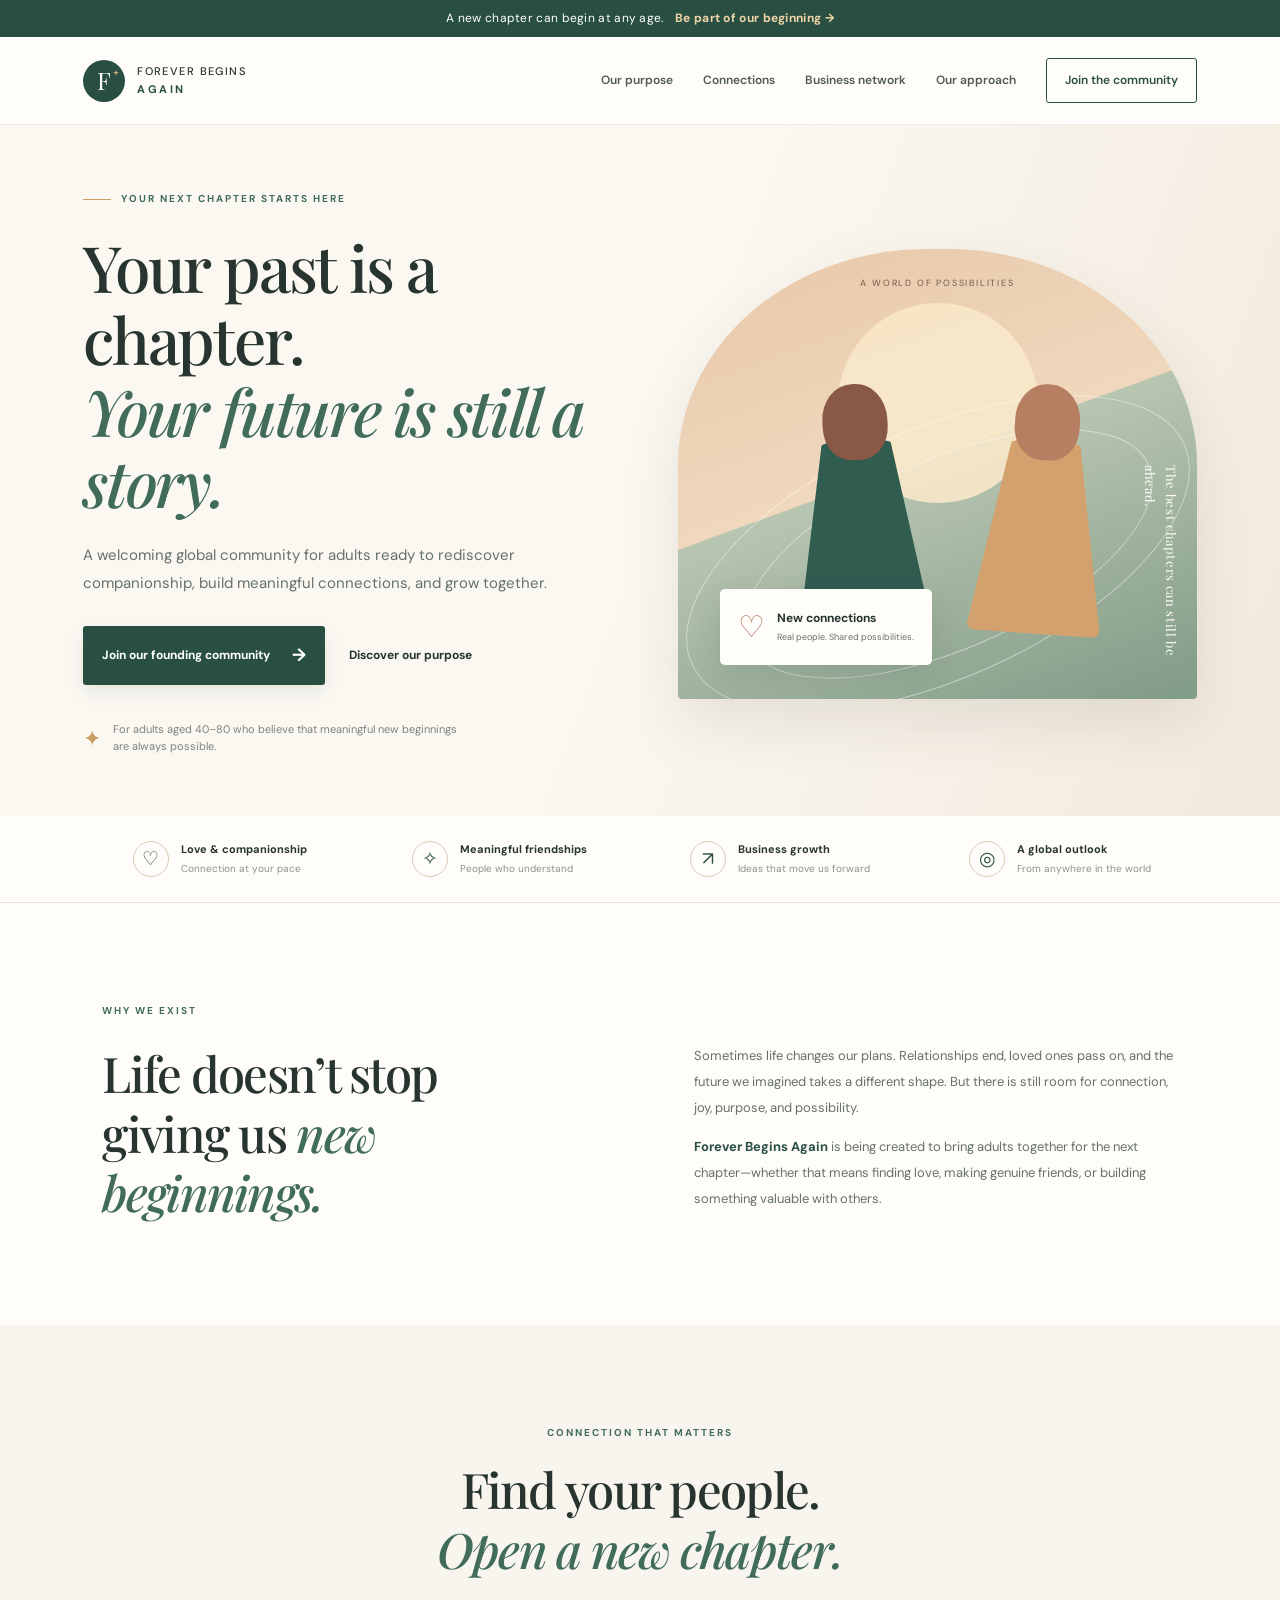
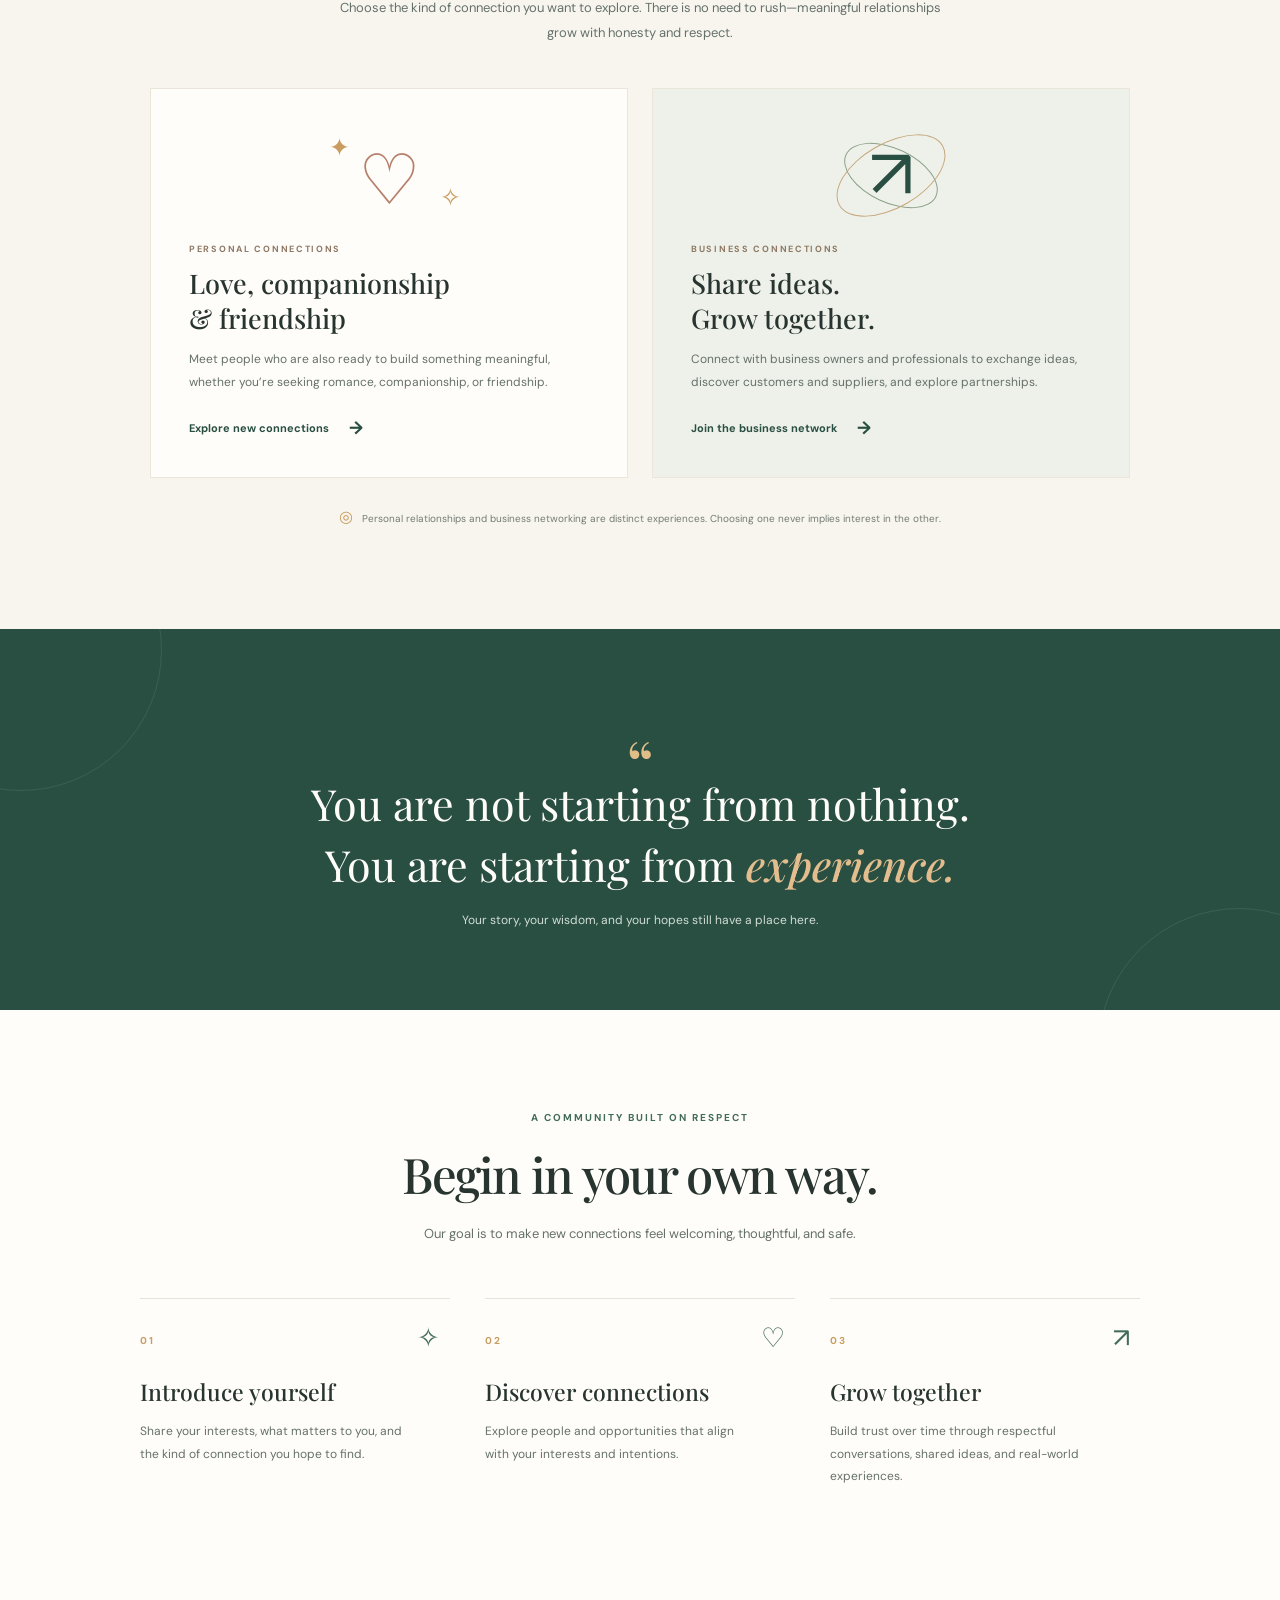
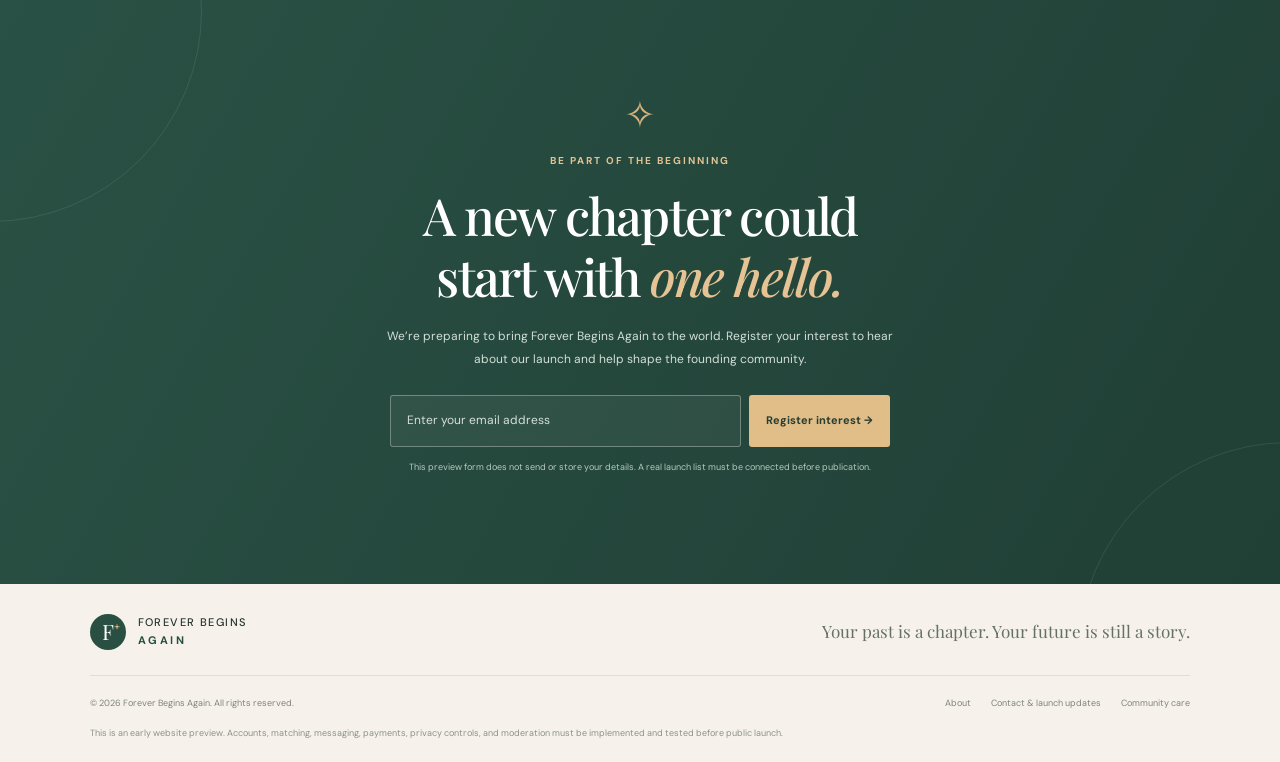
==== index.html @ 6ba58906 "Add files via upload" ====
<!doctype html>
<html lang="en">
<head>
  <meta charset="utf-8">
  <meta name="viewport" content="width=device-width, initial-scale=1">
  <meta name="description" content="A fresh chapter for love, meaningful connections, and business growth at every stage of life.">
  <title>Forever Begins Again | Your Next Chapter Starts Here</title>
  <link rel="preconnect" href="https://fonts.googleapis.com">
  <link rel="preconnect" href="https://fonts.gstatic.com" crossorigin>
  <link href="https://fonts.googleapis.com/css2?family=DM+Sans:wght@400;500;600;700&family=Playfair+Display:wght@500;600;700&display=swap" rel="stylesheet">
  <link rel="stylesheet" href="styles.css">
</head>
<body>
  <div class="announcement">A new chapter can begin at any age. <a href="#join">Be part of our beginning →</a></div>
  <header class="site-header">
    <a class="brand" href="#" aria-label="Forever Begins Again home">
      <span class="brand-mark">F<span>+</span></span>
      <span class="brand-name">FOREVER BEGINS <b>AGAIN</b></span>
    </a>
    <button class="menu-toggle" aria-label="Open menu" aria-expanded="false">☰</button>
    <nav class="nav" id="nav">
      <a href="#about">Our purpose</a>
      <a href="#connections">Connections</a>
      <a href="#business">Business network</a>
      <a href="#journey">Our approach</a>
      <a class="nav-cta" href="#join">Join the community</a>
    </nav>
  </header>

  <main>
    <section class="hero">
      <div class="hero-content">
        <div class="eyebrow"><span></span> YOUR NEXT CHAPTER STARTS HERE</div>
        <h1>Your past is a chapter.<br><em>Your future is still a story.</em></h1>
        <p class="hero-copy">A welcoming global community for adults ready to rediscover companionship, build meaningful connections, and grow together.</p>
        <div class="hero-actions">
          <a class="button button-primary" href="#join">Join our founding community <span>→</span></a>
          <a class="text-link" href="#about">Discover our purpose</a>
        </div>
        <div class="hero-note"><span class="note-icon">✦</span><span>For adults aged 40–80 who believe that meaningful new beginnings are always possible.</span></div>
      </div>
      <div class="hero-art" aria-label="Illustration of two people connecting at sunset">
        <div class="sun"></div>
        <div class="art-label label-top">A WORLD OF POSSIBILITIES</div>
        <div class="path path-one"></div><div class="path path-two"></div>
        <div class="person person-one"><div class="head"></div><div class="body"></div></div>
        <div class="person person-two"><div class="head"></div><div class="body"></div></div>
        <div class="floating-card"><span class="heart">♡</span><div><strong>New connections</strong><small>Real people. Shared possibilities.</small></div></div>
        <div class="art-caption">The best chapters can still be ahead.</div>
      </div>
    </section>

    <section class="trust-strip">
      <div><span class="strip-icon">♡</span><span><b>Love & companionship</b><small>Connection at your pace</small></span></div>
      <div><span class="strip-icon">✧</span><span><b>Meaningful friendships</b><small>People who understand</small></span></div>
      <div><span class="strip-icon">↗</span><span><b>Business growth</b><small>Ideas that move us forward</small></span></div>
      <div><span class="strip-icon">◎</span><span><b>A global outlook</b><small>From anywhere in the world</small></span></div>
    </section>

    <section class="section intro" id="about">
      <div class="section-kicker">WHY WE EXIST</div>
      <div class="intro-grid">
        <h2>Life doesn’t stop<br>giving us <em>new beginnings.</em></h2>
        <div class="intro-text">
          <p>Sometimes life changes our plans. Relationships end, loved ones pass on, and the future we imagined takes a different shape. But there is still room for connection, joy, purpose, and possibility.</p>
          <p><strong>Forever Begins Again</strong> is being created to bring adults together for the next chapter—whether that means finding love, making genuine friends, or building something valuable with others.</p>
        </div>
      </div>
    </section>

    <section class="section connection-section" id="connections">
      <div class="section-heading">
        <div class="section-kicker">CONNECTION THAT MATTERS</div>
        <h2>Find your people.<br><em>Open a new chapter.</em></h2>
        <p>Choose the kind of connection you want to explore. There is no need to rush—meaningful relationships grow with honesty and respect.</p>
      </div>
      <div class="feature-grid">
        <article class="feature-card romance">
          <div class="feature-illustration"><span class="big-symbol">♡</span><span class="spark spark-a">✦</span><span class="spark spark-b">✧</span></div>
          <div class="card-tag">PERSONAL CONNECTIONS</div>
          <h3>Love, companionship<br>& friendship</h3>
          <p>Meet people who are also ready to build something meaningful, whether you’re seeking romance, companionship, or friendship.</p>
          <a href="#join" class="arrow-link">Explore new connections <span>→</span></a>
        </article>
        <article class="feature-card business" id="business">
          <div class="feature-illustration"><span class="big-symbol">↗</span><span class="orbit orbit-a"></span><span class="orbit orbit-b"></span></div>
          <div class="card-tag">BUSINESS CONNECTIONS</div>
          <h3>Share ideas.<br>Grow together.</h3>
          <p>Connect with business owners and professionals to exchange ideas, discover customers and suppliers, and explore partnerships.</p>
          <a href="#join" class="arrow-link">Join the business network <span>→</span></a>
        </article>
      </div>
      <p class="separation-note"><span>◎</span> Personal relationships and business networking are distinct experiences. Choosing one never implies interest in the other.</p>
    </section>

    <section class="quote-section" id="journey">
      <div class="quote-mark">“</div>
      <blockquote>You are not starting from nothing.<br>You are starting from <em>experience.</em></blockquote>
      <p>Your story, your wisdom, and your hopes still have a place here.</p>
    </section>

    <section class="section journey-section">
      <div class="section-heading">
        <div class="section-kicker">A COMMUNITY BUILT ON RESPECT</div>
        <h2>Begin in your own way.</h2>
        <p>Our goal is to make new connections feel welcoming, thoughtful, and safe.</p>
      </div>
      <div class="steps">
        <div class="step"><span class="step-number">01</span><div class="step-icon">✧</div><h3>Introduce yourself</h3><p>Share your interests, what matters to you, and the kind of connection you hope to find.</p></div>
        <div class="step"><span class="step-number">02</span><div class="step-icon">♡</div><h3>Discover connections</h3><p>Explore people and opportunities that align with your interests and intentions.</p></div>
        <div class="step"><span class="step-number">03</span><div class="step-icon">↗</div><h3>Grow together</h3><p>Build trust over time through respectful conversations, shared ideas, and real-world experiences.</p></div>
      </div>
    </section>

    <section class="join-section" id="join">
      <div class="join-decoration">✧</div>
      <div class="join-content">
        <div class="section-kicker light">BE PART OF THE BEGINNING</div>
        <h2>A new chapter could<br>start with <em>one hello.</em></h2>
        <p>We’re preparing to bring Forever Begins Again to the world. Register your interest to hear about our launch and help shape the founding community.</p>
        <form id="interest-form" class="interest-form">
          <label class="sr-only" for="email">Your email address</label>
          <input id="email" name="email" type="email" placeholder="Enter your email address" required>
          <button type="submit">Register interest <span>→</span></button>
        </form>
        <p class="form-disclaimer">This preview form does not send or store your details. A real launch list must be connected before publication.</p>
        <div id="form-message" class="form-message" role="status" aria-live="polite"></div>
      </div>
    </section>
  </main>

  <footer class="footer">
    <div class="footer-top">
      <a class="brand footer-brand" href="#">
        <span class="brand-mark">F<span>+</span></span>
        <span class="brand-name">FOREVER BEGINS <b>AGAIN</b></span>
      </a>
      <p>Your past is a chapter. Your future is still a story.</p>
    </div>
    <div class="footer-bottom">
      <span>© <span id="year"></span> Forever Begins Again. All rights reserved.</span>
      <div><a href="#about">About</a><a href="#join">Contact & launch updates</a><a href="#safety">Community care</a></div>
    </div>
    <p class="footer-note" id="safety">This is an early website preview. Accounts, matching, messaging, payments, privacy controls, and moderation must be implemented and tested before public launch.</p>
  </footer>
  <script src="script.js"></script>
</body>
</html>
---- styles.css ----
:root{--ink:#27342f;--muted:#65716a;--cream:#f8f5ef;--paper:#fffdf9;--green:#294f43;--green2:#416b5b;--gold:#c99d62;--rose:#d8a79b;--line:#e8e2d8;--serif:"Playfair Display",Georgia,serif;--sans:"DM Sans",Arial,sans-serif}
*{box-sizing:border-box}html{scroll-behavior:smooth}body{margin:0;color:var(--ink);background:var(--paper);font-family:var(--sans);line-height:1.6}a{color:inherit;text-decoration:none}.announcement{background:var(--green);color:#fff;text-align:center;padding:9px 16px;font-size:12px;letter-spacing:.025em}.announcement a{color:#f0d4a8;margin-left:8px;font-weight:700}.site-header{height:88px;display:flex;align-items:center;justify-content:space-between;padding:0 6.5%;border-bottom:1px solid rgba(39,52,47,.08);background:rgba(255,253,249,.94);position:sticky;top:0;z-index:10;backdrop-filter:blur(12px)}.brand{display:flex;align-items:center;gap:12px}.brand-mark{width:42px;height:42px;border-radius:50%;display:grid;place-items:center;background:var(--green);color:white;font-family:var(--serif);font-size:24px;position:relative}.brand-mark span{font-family:var(--sans);font-size:11px;color:#e6bd82;position:absolute;right:6px;top:4px}.brand-name{font-size:11px;letter-spacing:.13em;font-weight:500;line-height:1.6}.brand-name b{display:block;letter-spacing:.23em;color:var(--green)}.nav{display:flex;align-items:center;gap:30px;font-size:12px;font-weight:600}.nav>a:not(.nav-cta){color:#4e5a53}.nav>a:hover,.text-link:hover{color:var(--gold)}.nav-cta{padding:12px 18px;border:1px solid var(--green);border-radius:3px;color:var(--green)}.nav-cta:hover{background:var(--green);color:white}.menu-toggle{display:none;border:0;background:none;font-size:24px;color:var(--green)}
.hero{display:grid;grid-template-columns:1.03fr .97fr;min-height:610px;padding:66px 6.5% 60px;gap:4%;align-items:center;overflow:hidden;background:linear-gradient(110deg,#fbf8f2 0%,#fbf8f2 50%,#f2e9dc 100%)}.hero-content{max-width:570px;position:relative;z-index:1}.eyebrow,.section-kicker{font-size:10px;font-weight:700;letter-spacing:.2em;color:var(--green2)}.eyebrow{display:flex;align-items:center;gap:10px;margin-bottom:24px}.eyebrow span{display:inline-block;width:28px;height:1px;background:var(--gold)}h1,h2,h3,p{margin-top:0}h1,h2{font-family:var(--serif);font-weight:500;letter-spacing:-.035em}h1{font-size:clamp(42px,5vw,68px);line-height:1.12;margin-bottom:23px}h1 em,h2 em,blockquote em{font-weight:500;color:var(--green2)}.hero-copy{font-size:15px;color:var(--muted);max-width:490px;line-height:1.9;margin-bottom:28px}.hero-actions{display:flex;align-items:center;gap:24px;flex-wrap:wrap}.button{display:inline-flex;align-items:center;gap:22px;padding:15px 19px;font-size:12px;font-weight:700;border-radius:3px}.button-primary{background:var(--green);color:#fff;box-shadow:0 7px 18px #294f431a}.button-primary:hover{background:#1d3e33}.button span,.arrow-link span{font-size:18px}.text-link{font-size:12px;font-weight:700}.hero-note{display:flex;align-items:center;gap:12px;margin-top:36px;color:#7c837c;font-size:11px;max-width:390px}.note-icon{color:var(--gold);font-size:22px}.hero-art{height:450px;position:relative;max-width:550px;width:100%;justify-self:end;border-radius:48% 48% 4px 4px;background:linear-gradient(160deg,#e7c7a9 0%,#f0d8bc 47%,#b8c5b1 47.2%,#809b86 100%);overflow:hidden;box-shadow:0 24px 60px #443a281c}.sun{position:absolute;top:54px;left:calc(50% - 100px);width:200px;height:200px;border-radius:50%;background:#f9e8c9;opacity:.9}.path{position:absolute;border:1px solid rgba(255,255,255,.45);border-radius:50%;transform:rotate(-24deg)}.path-one{width:540px;height:250px;left:-10px;top:180px}.path-two{width:440px;height:190px;left:50px;top:210px}.person{position:absolute;bottom:65px;width:150px;height:250px}.person-one{left:20%;transform:rotate(-3deg)}.person-two{right:16%;transform:rotate(4deg)}.person .head{position:absolute;top:0;left:45px;width:65px;height:76px;background:#8a5945;border-radius:47% 48% 43% 43%;z-index:2}.person-two .head{background:#b77f61}.person .body{position:absolute;bottom:0;left:10px;width:135px;height:195px;border-radius:55px 55px 10px 10px;background:#315c50;clip-path:polygon(25% 0,75% 0,100% 100%,0 100%)}.person-two .body{background:#d2a16e;clip-path:polygon(25% 0,75% 0,100% 100%,0 100%)}.floating-card{position:absolute;bottom:34px;left:8%;display:flex;align-items:center;gap:12px;background:#fffdf9;padding:14px 18px;border-radius:5px;box-shadow:0 8px 28px #27342f20}.heart{font-size:30px;color:#bd816d}.floating-card strong,.floating-card small{display:block}.floating-card strong{font-size:12px}.floating-card small{font-size:9px;color:var(--muted);margin-top:2px}.art-label{position:absolute;top:27px;left:0;right:0;text-align:center;letter-spacing:.2em;font-size:9px;color:#735a45}.art-caption{position:absolute;right:16px;top:48%;writing-mode:vertical-rl;font-family:var(--serif);font-size:13px;letter-spacing:.05em;color:#fffdf5}
.trust-strip{display:grid;grid-template-columns:repeat(4,1fr);padding:25px 7%;border-bottom:1px solid var(--line);gap:20px;background:#fffdf9}.trust-strip>div{display:flex;align-items:center;gap:12px;justify-content:center}.strip-icon{width:36px;height:36px;display:grid;place-items:center;border:1px solid #d9c9b3;border-radius:50%;color:var(--green);font-size:19px}.trust-strip b,.trust-strip small{display:block}.trust-strip b{font-size:11px}.trust-strip small{font-size:10px;color:#8b928b;margin-top:2px}
.section{padding:100px 8%}.intro{background:#fffdf9}.intro-grid{display:grid;grid-template-columns:1fr 1fr;gap:10%;margin-top:24px;align-items:start}.intro h2,.section-heading h2{font-size:clamp(34px,4vw,49px);line-height:1.22;margin:0}.intro-text{font-size:13px;line-height:2;color:var(--muted);max-width:520px}.intro-text strong{color:var(--green)}.connection-section{background:var(--cream)}.section-heading{text-align:center;max-width:630px;margin:0 auto 42px}.section-heading .section-kicker{margin-bottom:18px}.section-heading h2{margin-bottom:18px}.section-heading p{font-size:13px;color:var(--muted);line-height:1.9}.feature-grid{display:grid;grid-template-columns:1fr 1fr;gap:24px;max-width:980px;margin:auto}.feature-card{padding:34px 38px 32px;background:#fffdf9;border:1px solid #ebe5da;min-height:390px;position:relative;overflow:hidden}.feature-card.business{background:#eef1e9}.feature-illustration{height:105px;position:relative;display:flex;align-items:center;justify-content:center;margin-bottom:14px}.big-symbol{font-size:70px;line-height:1;color:#b67f6b;font-family:var(--serif);font-weight:400}.business .big-symbol{color:var(--green);font-family:var(--sans);font-weight:400}.spark{position:absolute;color:var(--gold);font-size:25px}.spark-a{left:35%;top:5px}.spark-b{right:32%;bottom:10px}.orbit{position:absolute;border:1px solid #8da08b;border-radius:50%;width:100px;height:55px;transform:rotate(25deg)}.orbit-b{transform:rotate(-30deg);width:120px;height:65px;border-color:#c6a77c}.card-tag{font-size:9px;letter-spacing:.19em;font-weight:700;color:#8e7864;margin-bottom:10px}.feature-card h3{font-family:var(--serif);font-size:27px;line-height:1.3;font-weight:500;margin-bottom:12px}.feature-card p{font-size:12px;color:var(--muted);line-height:1.9;max-width:390px}.arrow-link{display:inline-flex;gap:20px;align-items:center;margin-top:8px;font-size:11px;font-weight:700;color:var(--green)}.separation-note{max-width:900px;margin:26px auto 0;font-size:10px;color:#737c73;text-align:center}.separation-note span{color:var(--gold);margin-right:6px;font-size:16px}
.quote-section{padding:80px 20px;text-align:center;background:var(--green);color:#fffdf9;position:relative;overflow:hidden}.quote-section:before,.quote-section:after{content:"";position:absolute;width:280px;height:280px;border:1px solid #ffffff16;border-radius:50%}.quote-section:before{left:-120px;top:-120px}.quote-section:after{right:-100px;bottom:-180px}.quote-mark{font-family:var(--serif);font-size:68px;color:#e1bd88;height:52px}.quote-section blockquote{font-family:var(--serif);font-size:clamp(27px,3.5vw,43px);line-height:1.4;margin:12px auto 17px;position:relative}.quote-section blockquote em{color:#e3bd8d}.quote-section p{font-size:12px;color:#d2ded5;margin:0}
.journey-section{background:#fffdf9}.journey-section .section-heading{margin-bottom:52px}.steps{display:grid;grid-template-columns:repeat(3,1fr);gap:35px;max-width:1000px;margin:auto}.step{position:relative;border-top:1px solid var(--line);padding:27px 10px 0 0}.step-number{font-size:10px;color:var(--gold);letter-spacing:.15em;font-weight:700}.step-icon{position:absolute;right:10px;top:17px;font-size:27px;color:var(--green2)}.step h3{font-family:var(--serif);font-weight:500;font-size:23px;margin:22px 0 9px}.step p{font-size:12px;color:var(--muted);line-height:1.9;max-width:270px}
.join-section{background:linear-gradient(120deg,#2a5145,#203f35);color:white;text-align:center;padding:85px 20px 78px;position:relative;overflow:hidden}.join-section:before,.join-section:after{content:"";position:absolute;border:1px solid #ffffff17;border-radius:50%;width:420px;height:420px}.join-section:before{left:-220px;top:-200px}.join-section:after{right:-220px;bottom:-280px}.join-decoration{color:#d8b37d;font-size:38px;margin-bottom:7px}.section-kicker.light{color:#e2c394;margin-bottom:16px}.join-content{max-width:610px;margin:auto;position:relative;z-index:1}.join-content h2{font-size:clamp(36px,4vw,52px);line-height:1.2;margin-bottom:17px}.join-content h2 em{color:#e5c394}.join-content>p{font-size:12px;color:#d3dfd7;line-height:1.9;max-width:520px;margin:0 auto 25px}.interest-form{display:flex;gap:8px;max-width:500px;margin:0 auto}.interest-form input{flex:1;min-width:0;padding:15px 16px;border:1px solid #ffffff50;background:#ffffff0d;color:white;border-radius:3px;font:inherit;font-size:12px}.interest-form input::placeholder{color:#d6e0d9}.interest-form button{border:0;background:#e1bd88;color:#263d33;font:inherit;font-size:11px;font-weight:700;padding:0 17px;border-radius:3px;cursor:pointer;white-space:nowrap}.interest-form button:hover{background:#f0d4a8}.join-content .form-disclaimer{font-size:9px;color:#b8c9be;margin:12px auto 0}.form-message{font-size:12px;color:#f0d4a8;margin-top:10px;min-height:20px}
.footer{padding:30px 7% 22px;background:#f6f2eb}.footer-top{display:flex;align-items:center;justify-content:space-between;padding-bottom:25px;border-bottom:1px solid #e4ddd1}.footer-brand .brand-mark{width:36px;height:36px;font-size:21px}.footer-top>p{font-family:var(--serif);font-size:17px;color:#657168;margin:0}.footer-bottom{display:flex;justify-content:space-between;align-items:center;padding-top:20px;font-size:9px;color:#7c847d}.footer-bottom div{display:flex;gap:20px}.footer-bottom a:hover{color:var(--green)}.footer-note{font-size:9px;line-height:1.6;color:#8b918b;margin:16px 0 0;max-width:900px}.sr-only{position:absolute;width:1px;height:1px;padding:0;margin:-1px;overflow:hidden;clip:rect(0,0,0,0);white-space:nowrap;border:0}
@media(max-width:900px){.site-header{padding:0 5%;height:76px}.nav{gap:16px}.nav>a{font-size:11px}.hero{padding:55px 5%;grid-template-columns:1fr 0.9fr;gap:3%}.hero-art{height:380px}.person{transform:scale(.85);transform-origin:bottom}.person-two{transform:scale(.85) rotate(4deg)}.trust-strip{padding:22px 4%;gap:10px}.trust-strip>div{justify-content:flex-start}.trust-strip b{font-size:10px}.trust-strip small{font-size:9px}.section{padding:80px 6%}}
@media(max-width:700px){.announcement{font-size:10px}.site-header{height:72px}.brand-mark{width:37px;height:37px}.brand-name{font-size:9px}.menu-toggle{display:block}.nav{display:none;position:absolute;top:71px;left:0;right:0;background:var(--paper);padding:18px 6% 24px;border-bottom:1px solid var(--line);flex-direction:column;align-items:stretch;gap:17px}.nav.open{display:flex}.nav-cta{text-align:center}.hero{display:flex;flex-direction:column;align-items:stretch;padding:49px 6% 36px;gap:34px}.hero-content{max-width:none}.hero-art{justify-self:auto;max-width:460px;height:360px;width:100%;margin:auto}.hero-note{margin-top:25px}.hero-copy{font-size:14px}.trust-strip{grid-template-columns:1fr 1fr;padding:22px 6%;gap:19px 10px}.trust-strip>div{justify-content:flex-start}.intro-grid{grid-template-columns:1fr;gap:20px}.intro h2,.section-heading h2{font-size:38px}.section{padding:68px 6%}.feature-grid{grid-template-columns:1fr}.feature-card{padding:28px;min-height:0}.steps{grid-template-columns:1fr;gap:22px}.step{padding-top:20px}.step h3{margin-top:15px}.step p{max-width:none}.quote-section{padding:66px 18px}.interest-form{flex-direction:column}.interest-form input,.interest-form button{min-height:48px}.footer-top{align-items:flex-start;gap:15px;flex-direction:column}.footer-top>p{font-size:15px}.footer-bottom{align-items:flex-start;gap:14px;flex-direction:column}.footer-bottom div{flex-wrap:wrap;gap:12px 18px}}
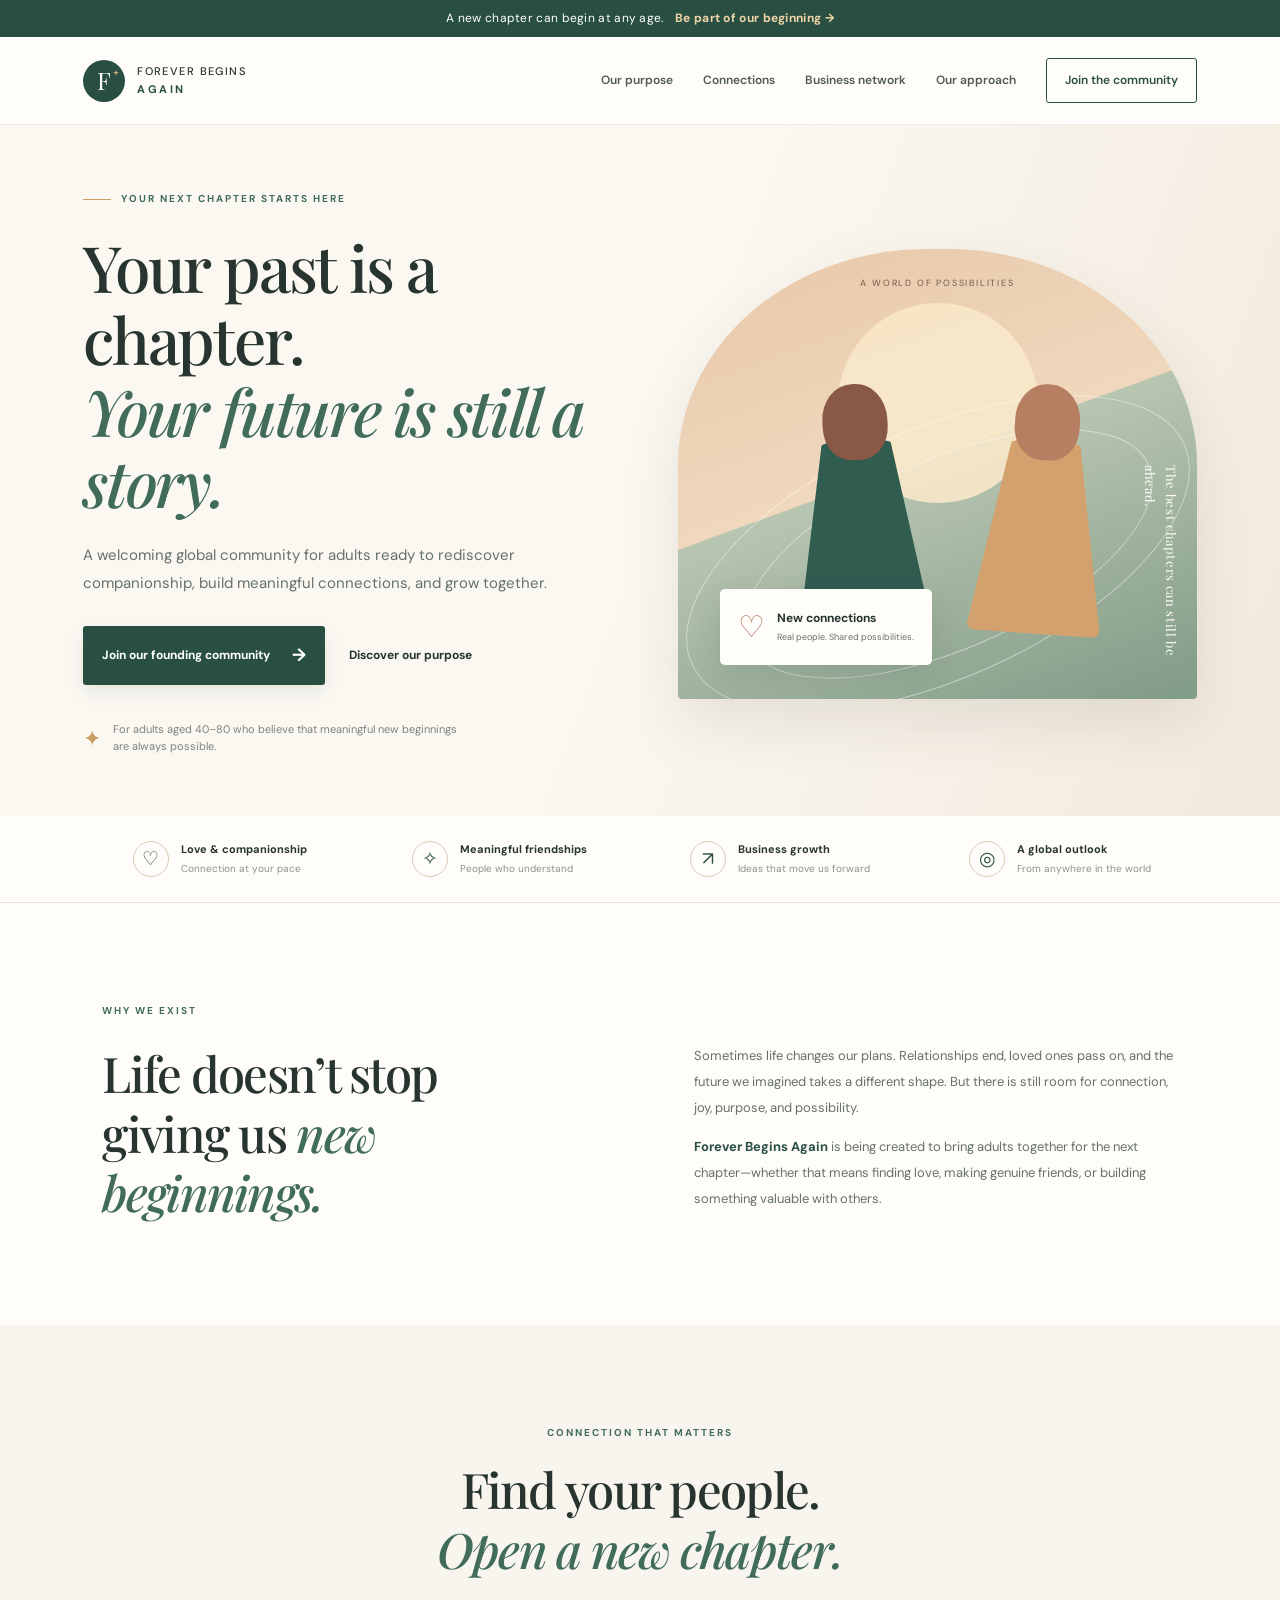
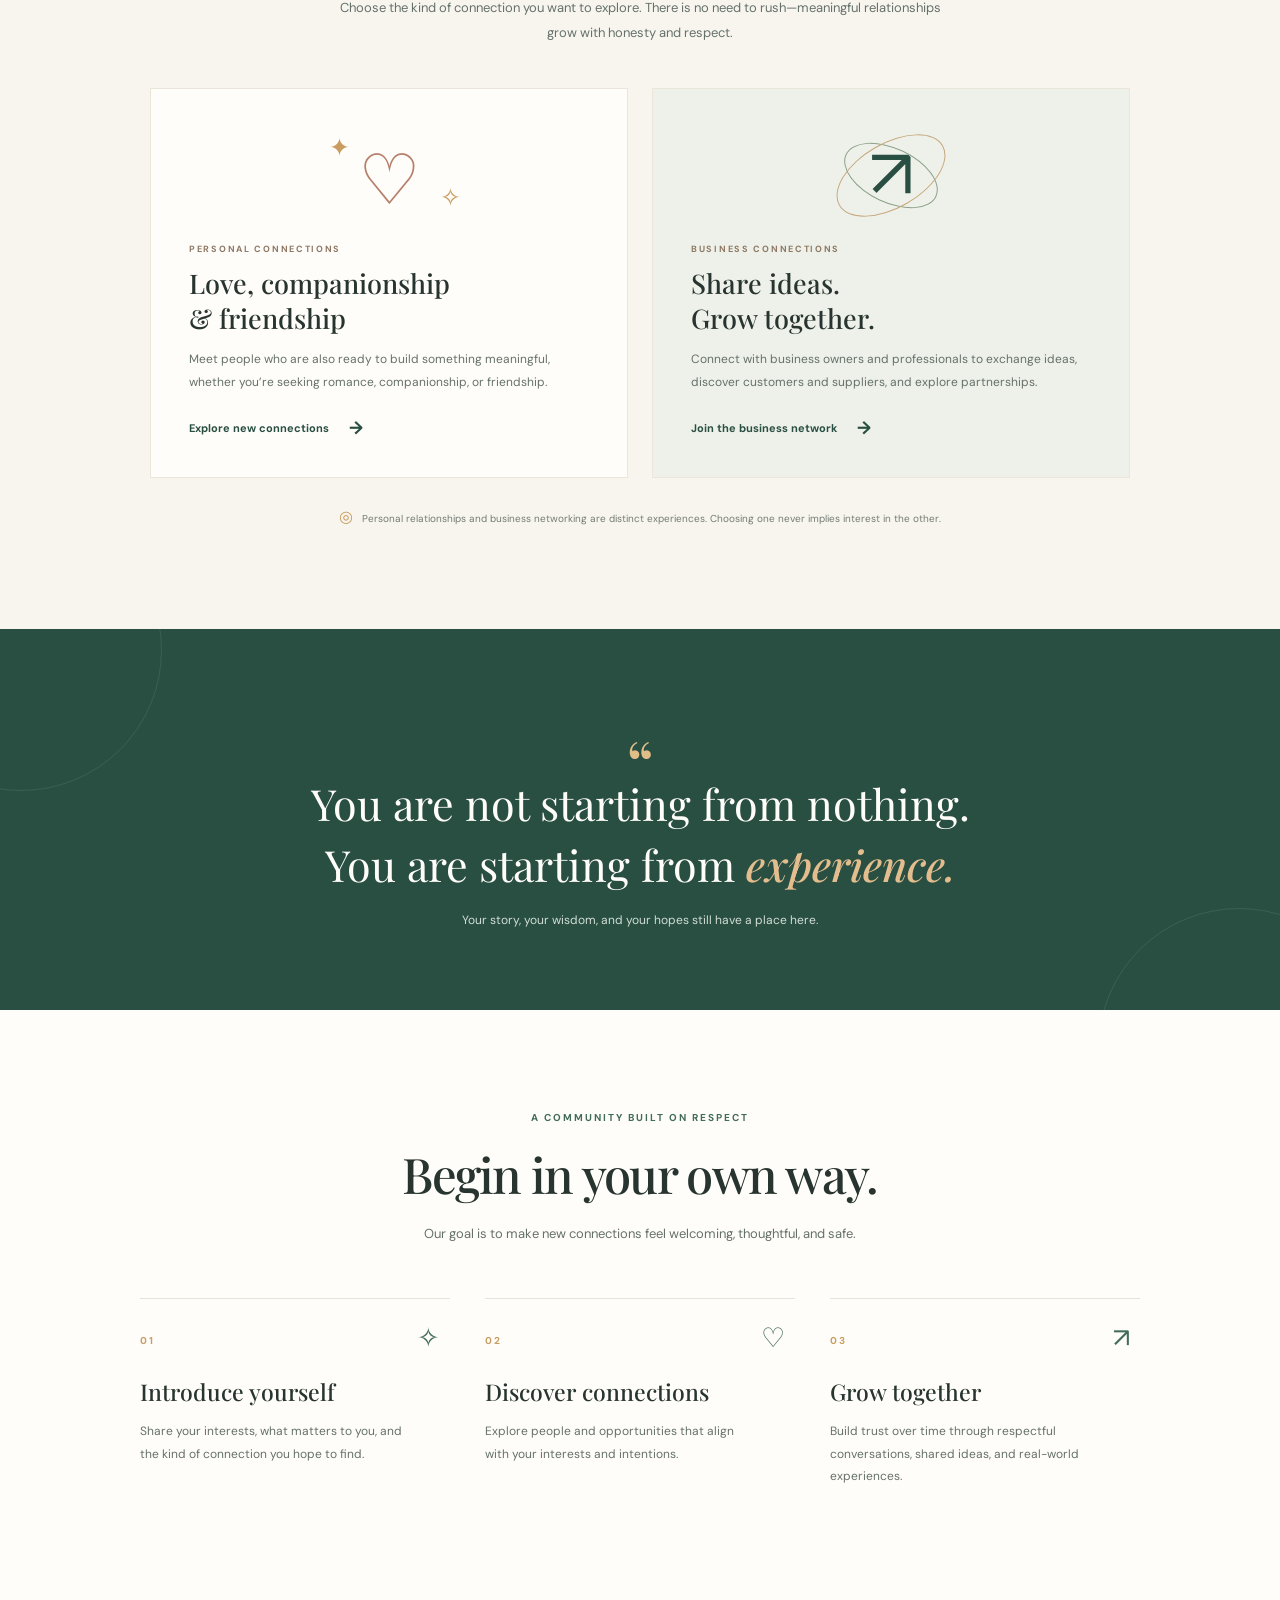
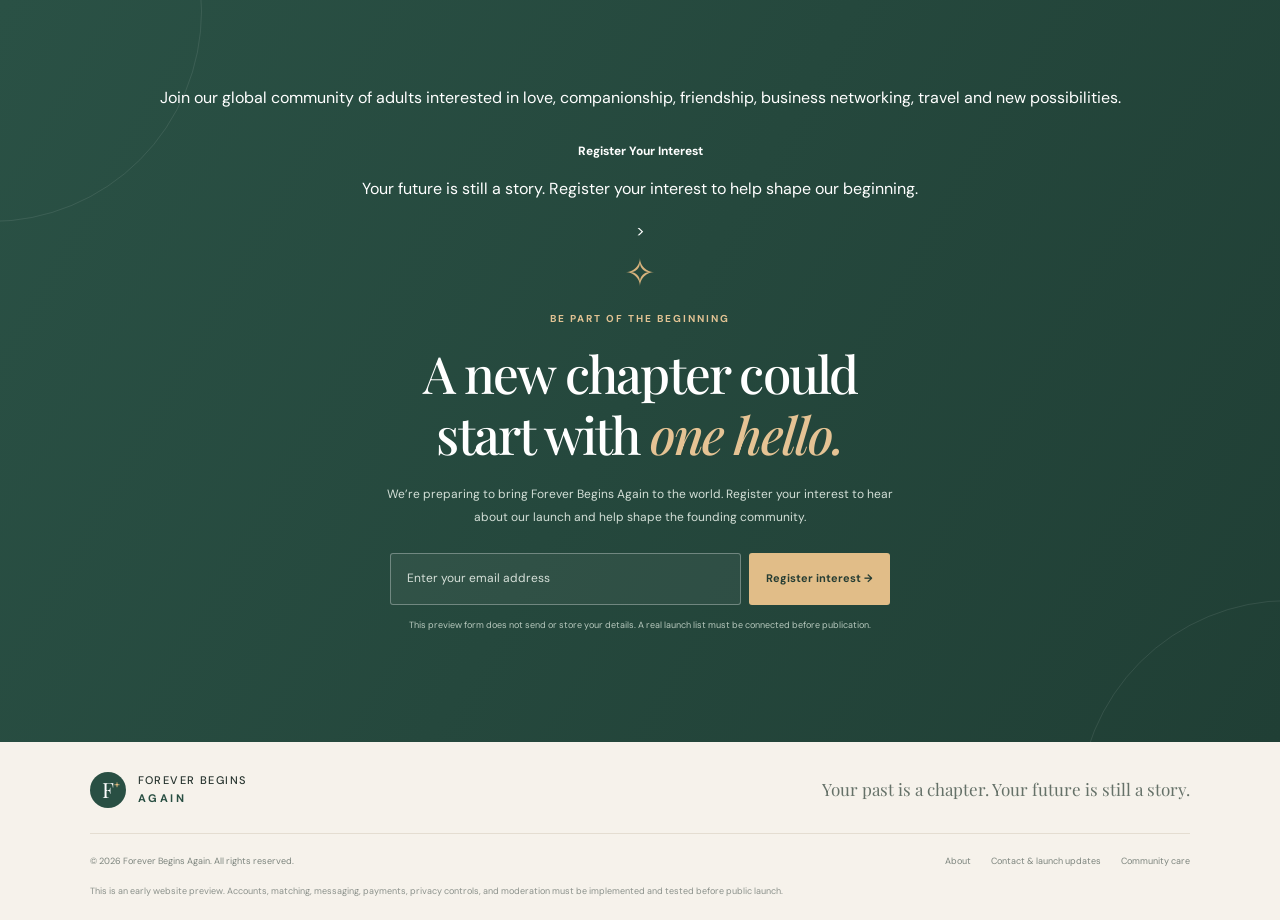
==== commit 21963d7a: "<div class="interest-form">   <p>Join our global community of adults interested in love, companionsh" ====
--- a/index.html
+++ b/index.html
@@ -112,7 +112,7 @@
       </div>
     </section>
 
-    <section class="join-section" id="join">
+    <section class="join-section" <div class="interest-form">   <p>Join our global community of adults interested in love, companionship, friendship, business networking, travel and new possibilities.</p>   <a class="button" href="join.html">Register Your Interest</a>   <p class="form-disclaimer">Your future is still a story. Register your interest to help shape our beginning.</p> </div>>
       <div class="join-decoration">✧</div>
       <div class="join-content">
         <div class="section-kicker light">BE PART OF THE BEGINNING</div>
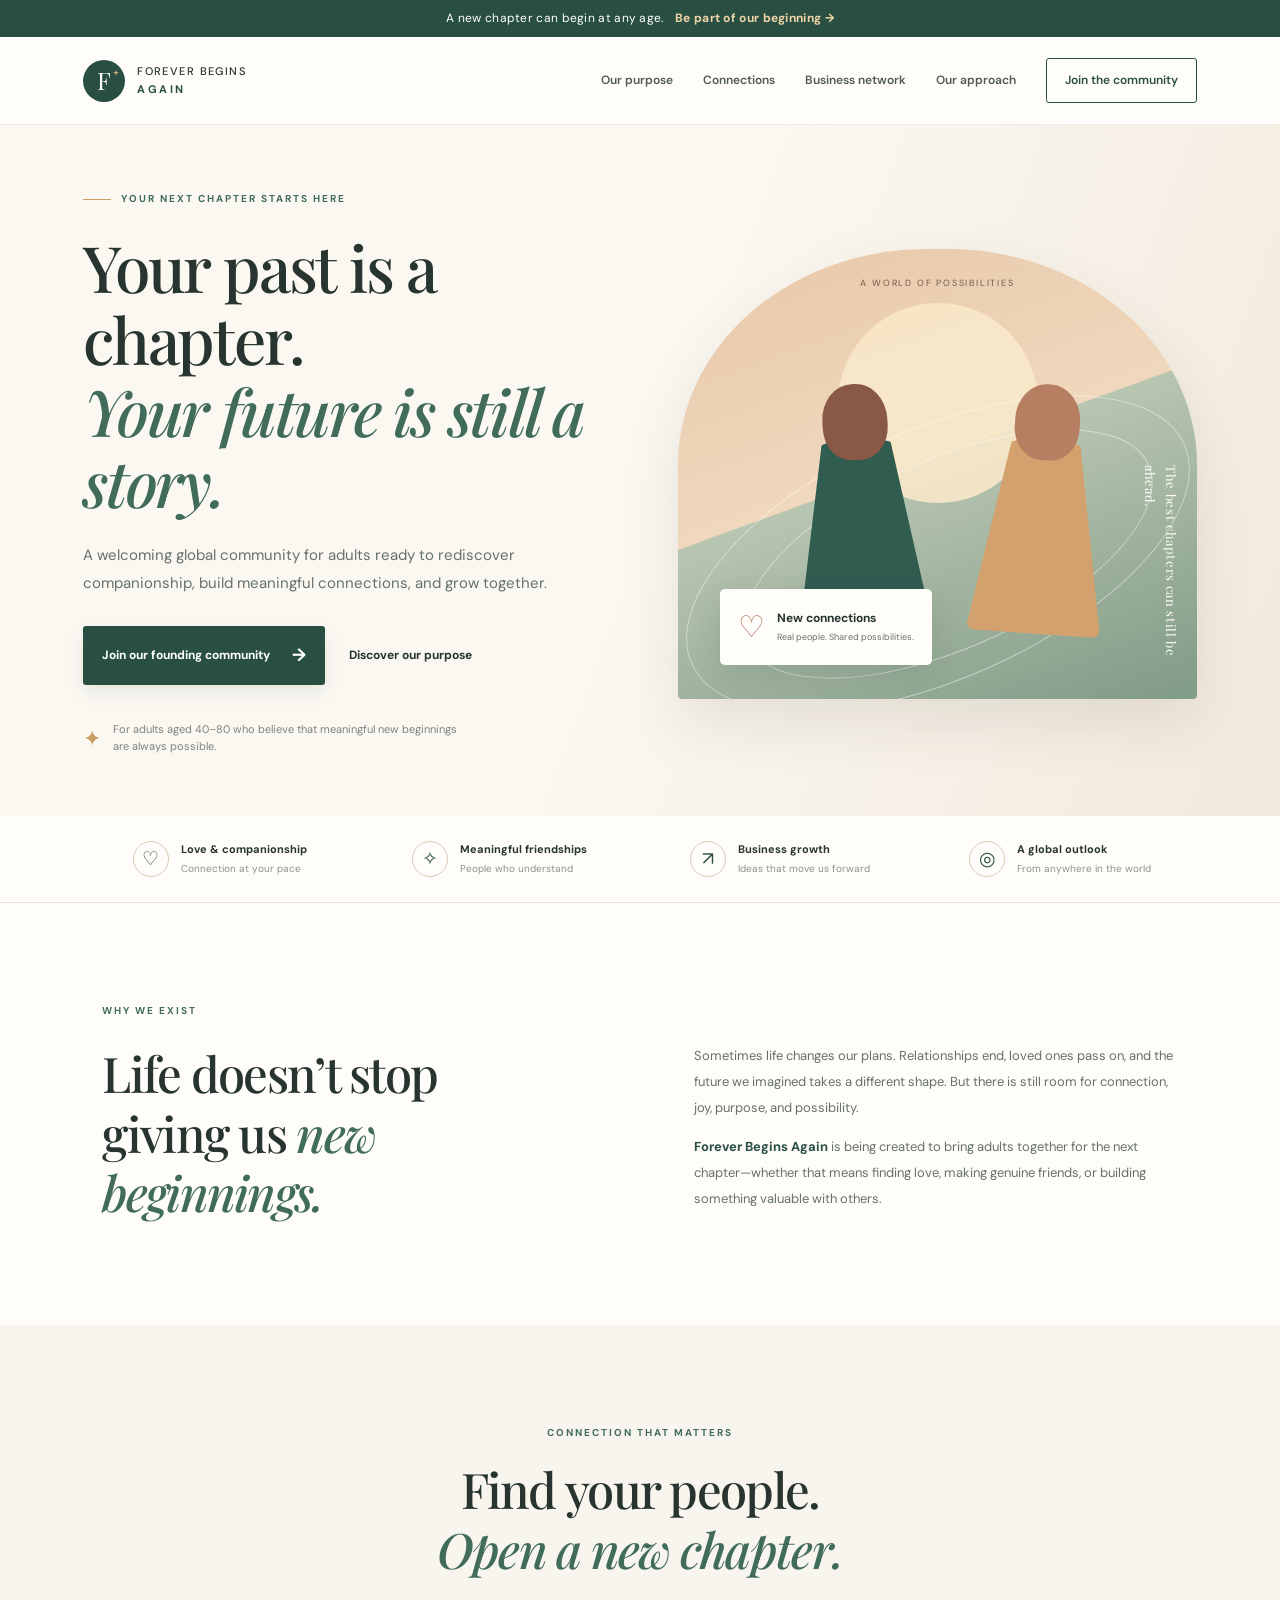
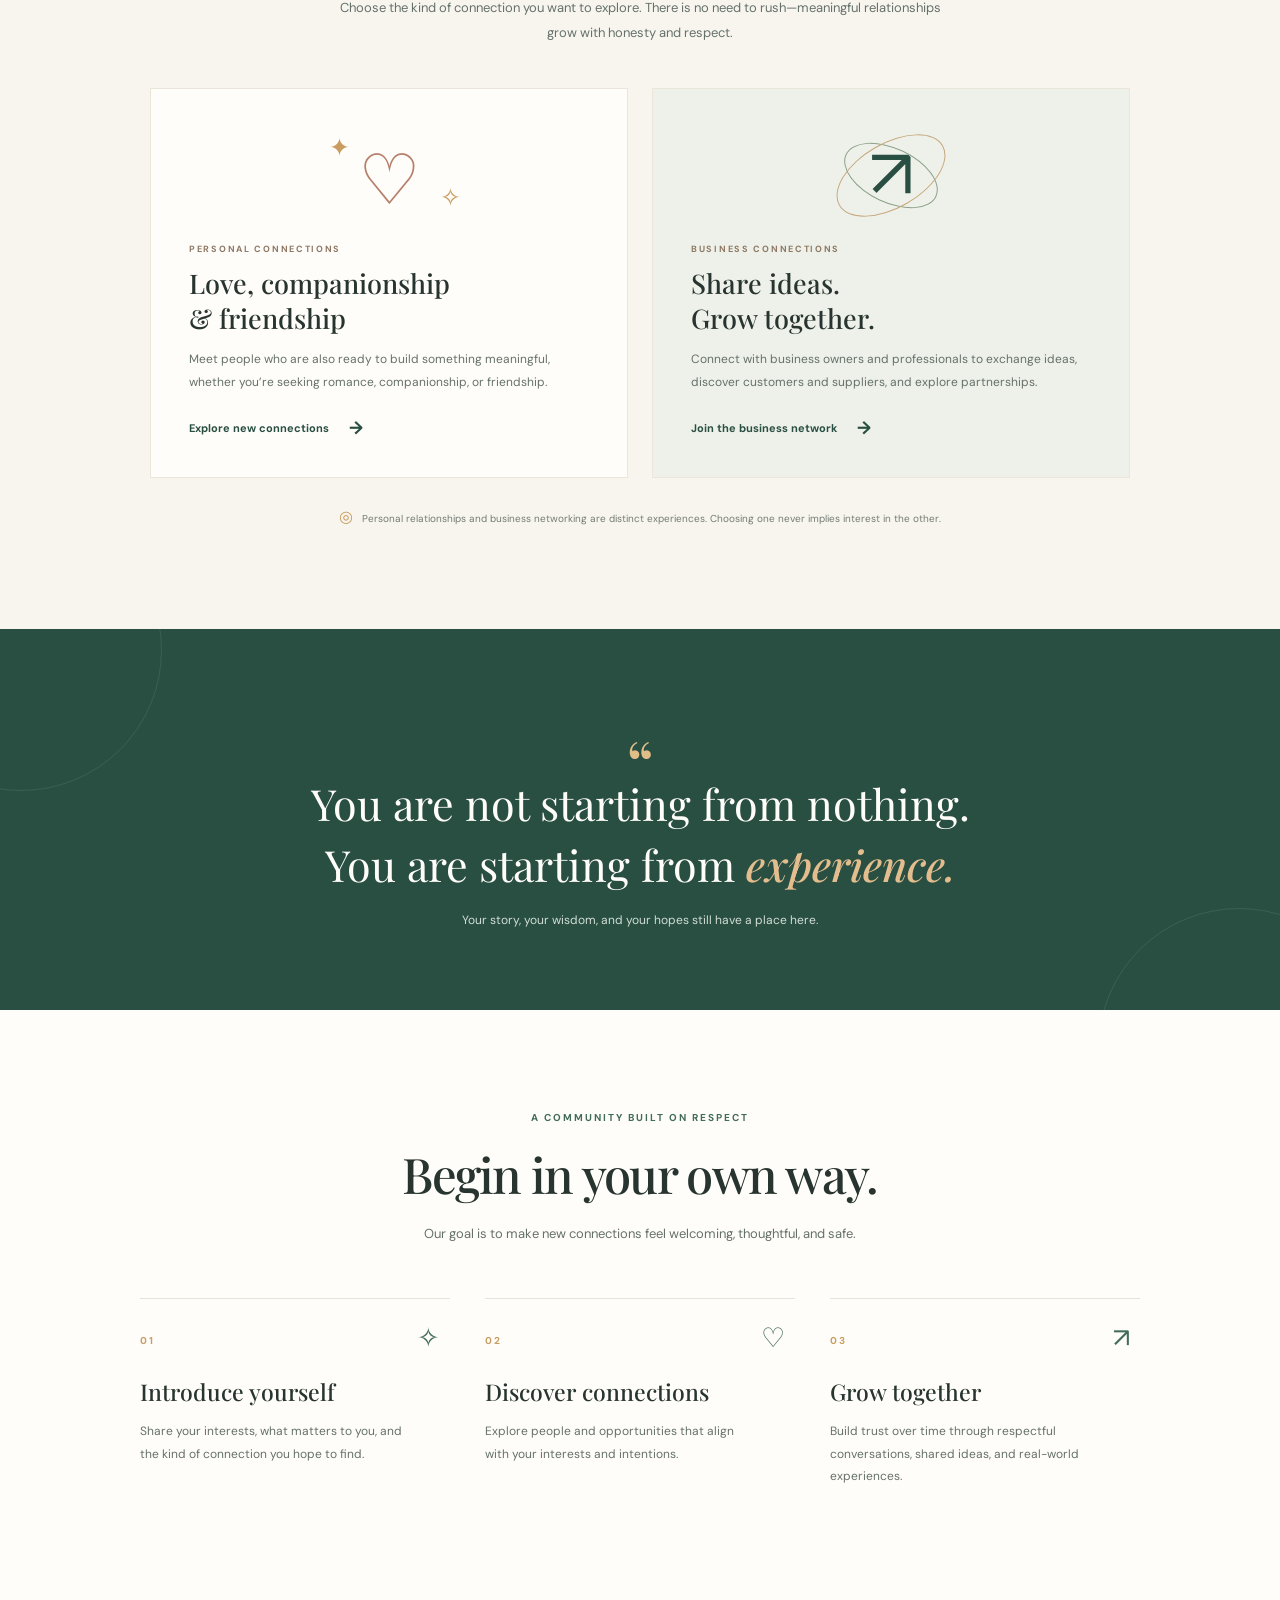
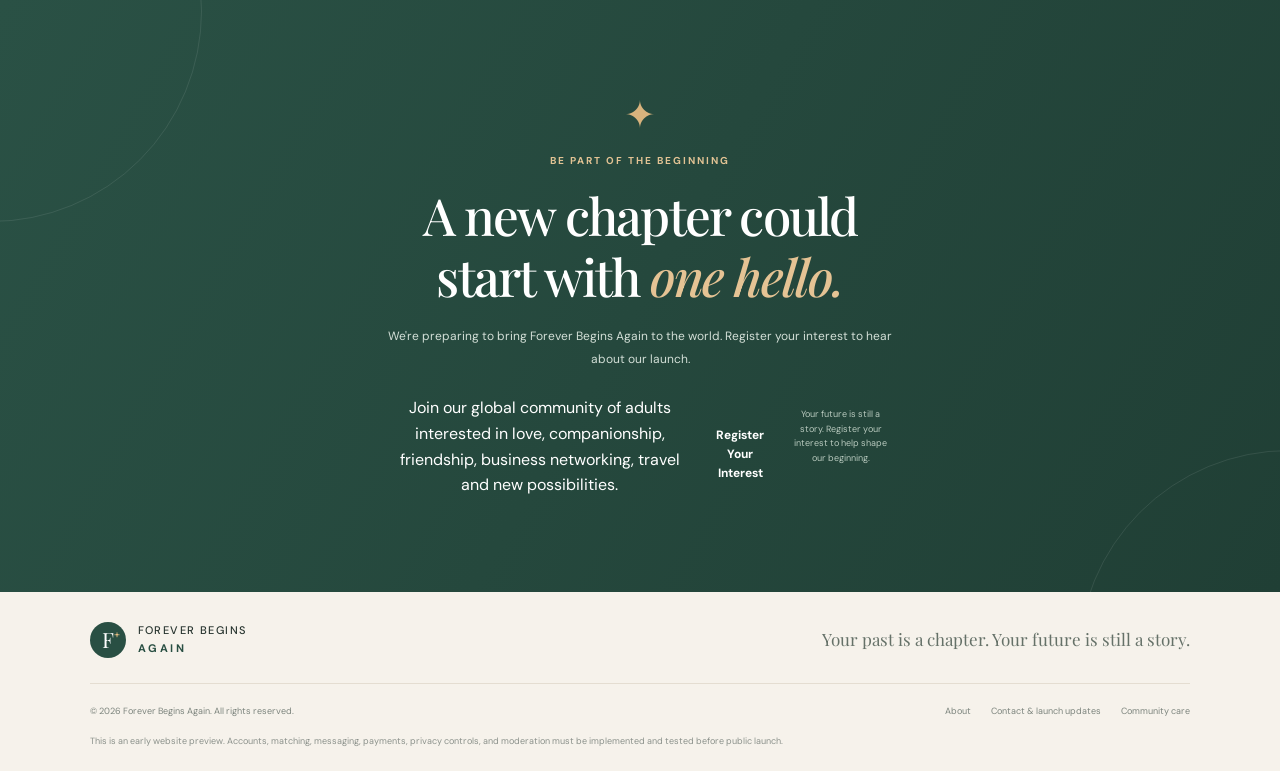
==== commit 3dd4565e: "Connect homepage registration to founding member page" ====
--- a/index.html
+++ b/index.html
@@ -112,21 +112,21 @@
       </div>
     </section>
 
-    <section class="join-section" <div class="interest-form">   <p>Join our global community of adults interested in love, companionship, friendship, business networking, travel and new possibilities.</p>   <a class="button" href="join.html">Register Your Interest</a>   <p class="form-disclaimer">Your future is still a story. Register your interest to help shape our beginning.</p> </div>>
-      <div class="join-decoration">✧</div>
-      <div class="join-content">
-        <div class="section-kicker light">BE PART OF THE BEGINNING</div>
-        <h2>A new chapter could<br>start with <em>one hello.</em></h2>
-        <p>We’re preparing to bring Forever Begins Again to the world. Register your interest to hear about our launch and help shape the founding community.</p>
-        <form id="interest-form" class="interest-form">
-          <label class="sr-only" for="email">Your email address</label>
-          <input id="email" name="email" type="email" placeholder="Enter your email address" required>
-          <button type="submit">Register interest <span>→</span></button>
-        </form>
-        <p class="form-disclaimer">This preview form does not send or store your details. A real launch list must be connected before publication.</p>
-        <div id="form-message" class="form-message" role="status" aria-live="polite"></div>
-      </div>
-    </section>
+   <section class="join-section" id="join">
+  <div class="join-decoration">✦</div>
+  <div class="join-content">
+    <div class="section-kicker light">BE PART OF THE BEGINNING</div>
+    <h2>A new chapter could<br>start with <em>one hello.</em></h2>
+    <p>We're preparing to bring Forever Begins Again to the world. Register your interest to hear about our launch.</p>
+
+    <div class="interest-form">
+      <p>Join our global community of adults interested in love, companionship, friendship, business networking, travel and new possibilities.</p>
+      <a class="button" href="join.html">Register Your Interest</a>
+      <p class="form-disclaimer">Your future is still a story. Register your interest to help shape our beginning.</p>
+    </div>
+  </div>
+</section>
+  
   </main>
 
   <footer class="footer">
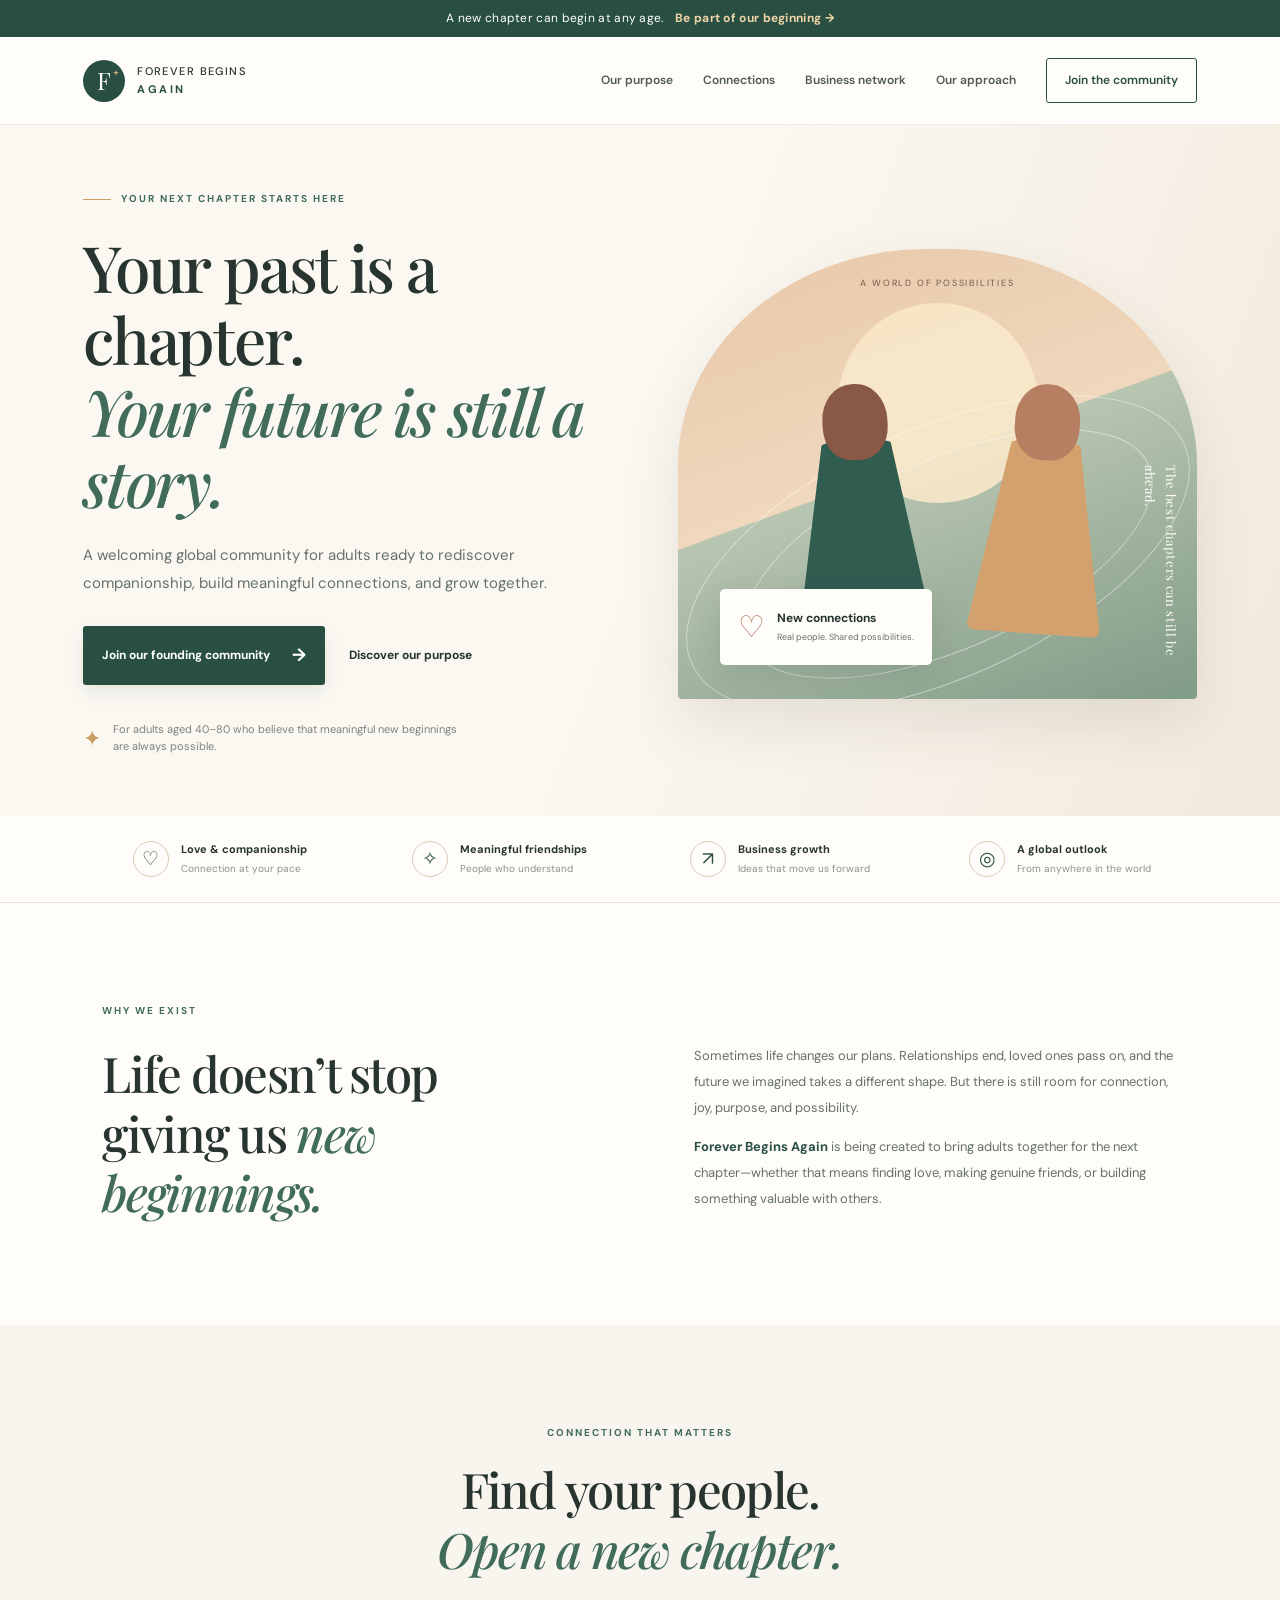
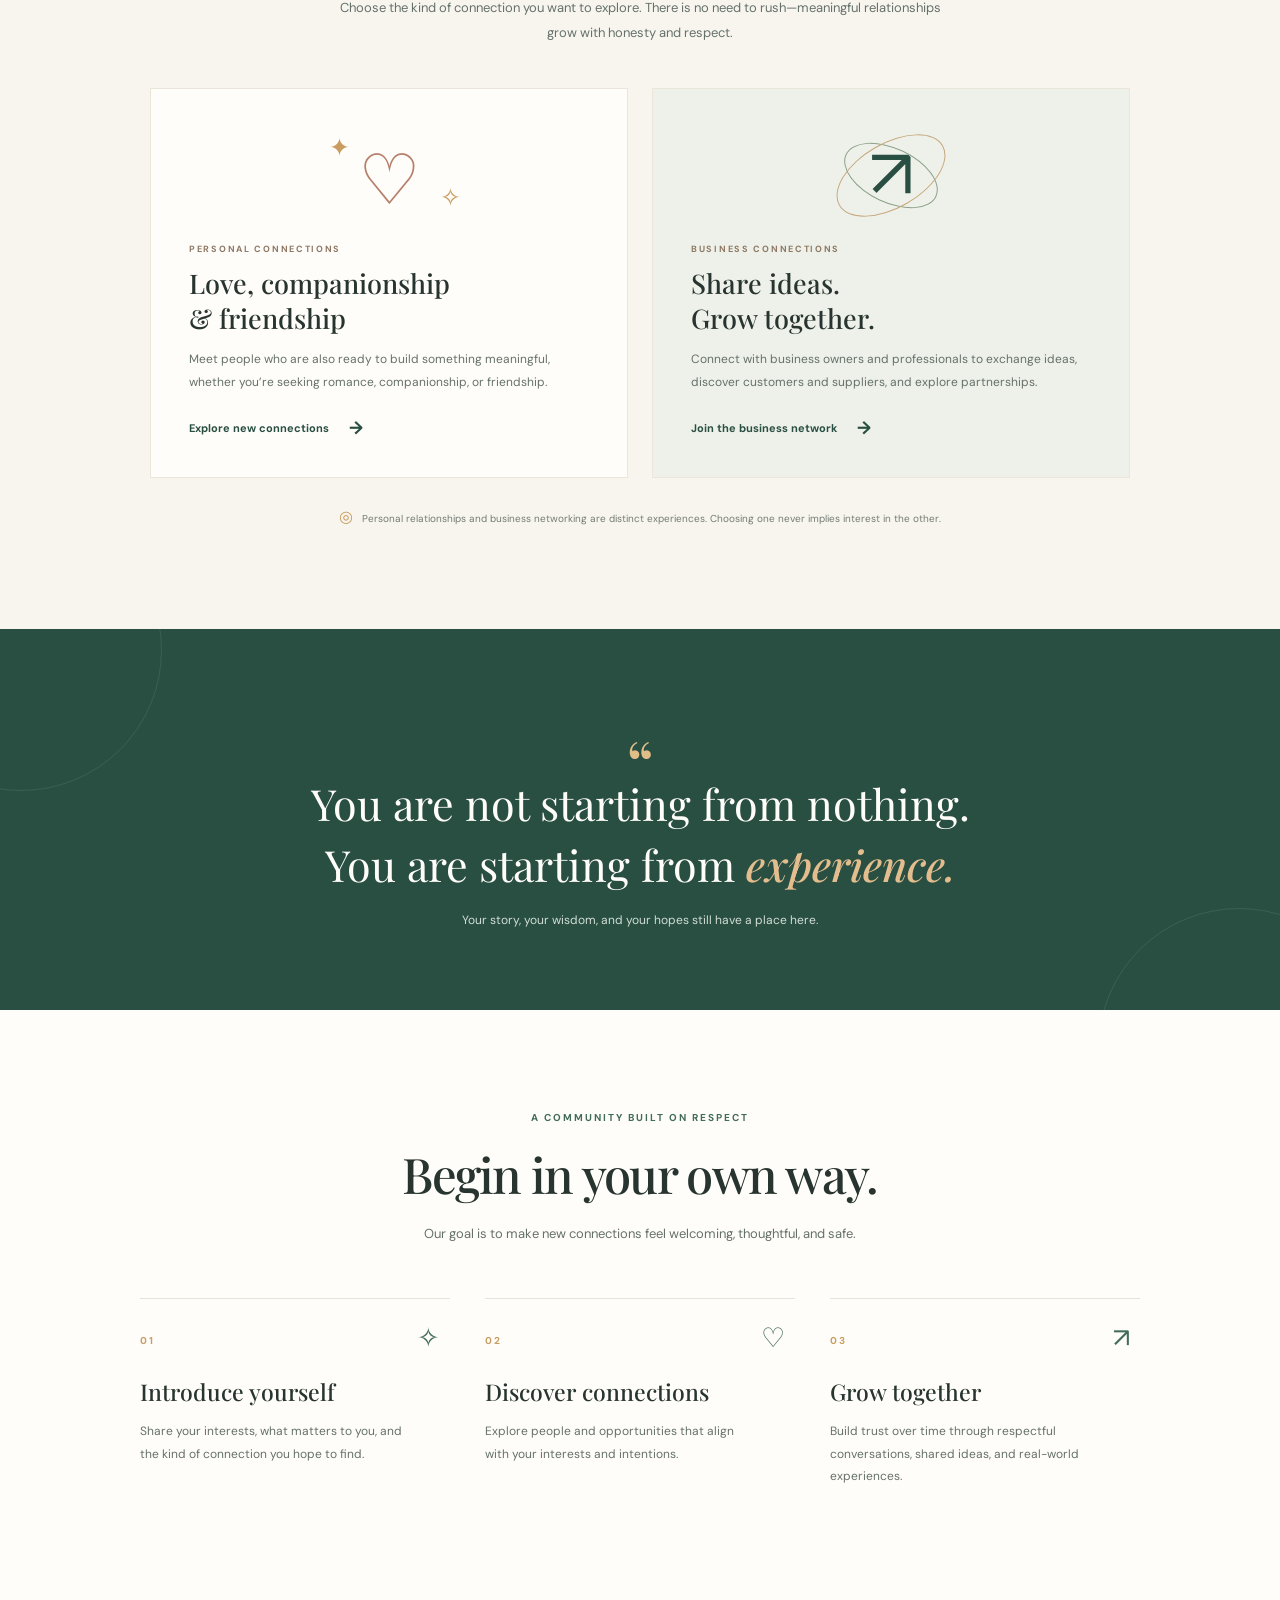
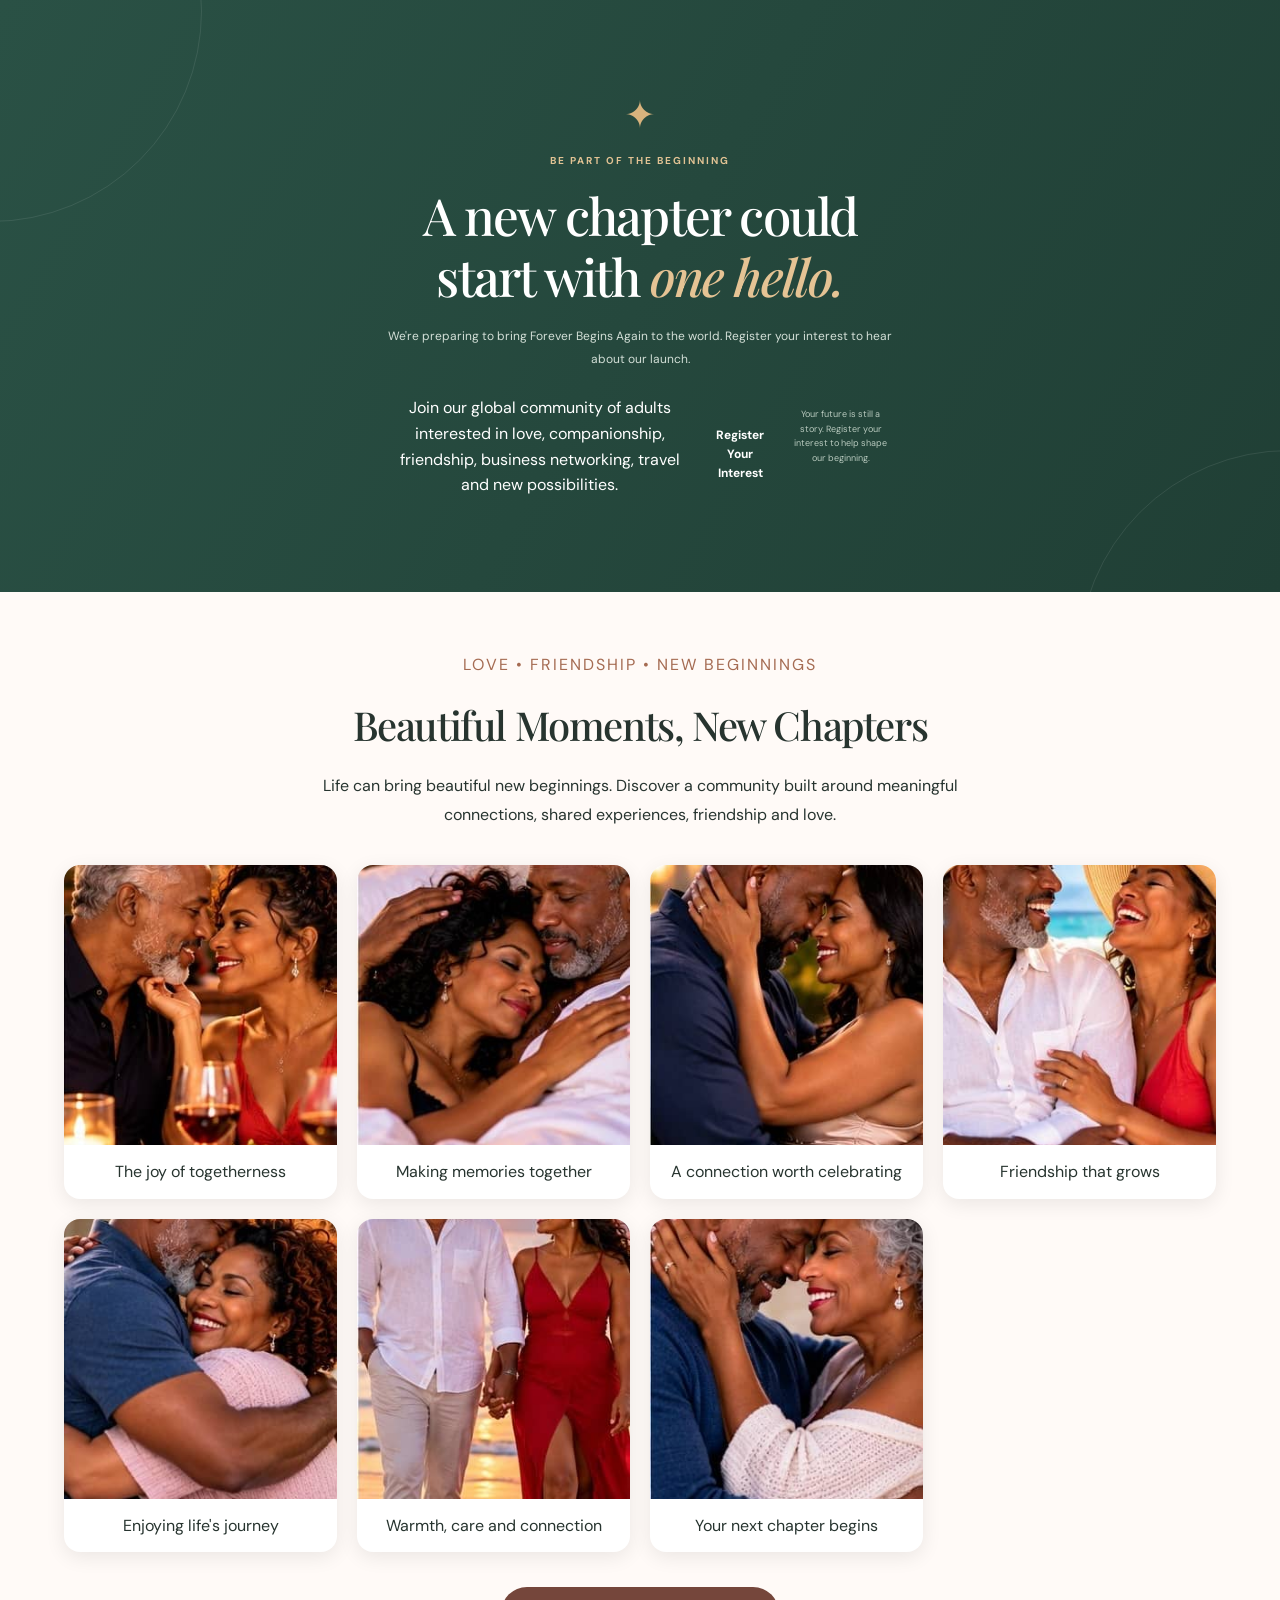
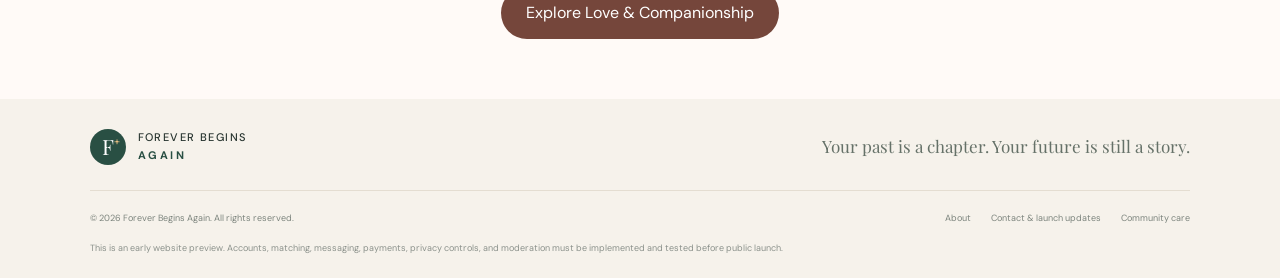
==== commit b5cb6cab: "Update index.html" ====
--- a/index.html
+++ b/index.html
@@ -126,7 +126,46 @@
     </div>
   </div>
 </section>
-  
+ <section style="padding:60px 5%;background:#fffaf7;">
+  <div style="max-width:1200px;margin:auto;">
+    <p style="text-align:center;color:#a56b52;letter-spacing:2px;text-transform:uppercase;">Love • Friendship • New Beginnings</p>
+    <h2 style="text-align:center;font-size:clamp(26px,4vw,40px);margin:10px 0 15px;">Beautiful Moments, New Chapters</h2>
+    <p style="text-align:center;max-width:700px;margin:0 auto 35px;line-height:1.8;">Life can bring beautiful new beginnings. Discover a community built around meaningful connections, shared experiences, friendship and love.</p>
+    <div style="display:grid;grid-template-columns:repeat(auto-fit,minmax(220px,1fr));gap:20px;">
+      <figure style="margin:0;border-radius:16px;overflow:hidden;background:white;box-shadow:0 5px 20px #00000015;">
+        <img src="WhatsApp%20Image%202026-10-27%20at%2016.52.46.jpeg" alt="A couple enjoying a moment together" loading="lazy" style="width:100%;height:280px;object-fit:cover;display:block;">
+        <figcaption style="padding:14px;text-align:center;">The joy of togetherness</figcaption>
+      </figure>
+      <figure style="margin:0;border-radius:16px;overflow:hidden;background:white;box-shadow:0 5px 20px #00000015;">
+        <img src="WhatsApp%20Image%202026-10-27%20at%2016.52.46%20%281%29.jpeg" alt="A couple sharing a special moment" loading="lazy" style="width:100%;height:280px;object-fit:cover;display:block;">
+        <figcaption style="padding:14px;text-align:center;">Making memories together</figcaption>
+      </figure>
+      <figure style="margin:0;border-radius:16px;overflow:hidden;background:white;box-shadow:0 5px 20px #00000015;">
+        <img src="WhatsApp%20Image%202026-10-27%20at%2016.52.46%20%282%29.jpeg" alt="Couple celebrating connection" loading="lazy" style="width:100%;height:280px;object-fit:cover;display:block;">
+        <figcaption style="padding:14px;text-align:center;">A connection worth celebrating</figcaption>
+      </figure>
+      <figure style="margin:0;border-radius:16px;overflow:hidden;background:white;box-shadow:0 5px 20px #00000015;">
+        <img src="WhatsApp%20Image%202026-10-27%20at%2016.52.46%20%283%29.jpeg" alt="Two people enjoying companionship" loading="lazy" style="width:100%;height:280px;object-fit:cover;display:block;">
+        <figcaption style="padding:14px;text-align:center;">Friendship that grows</figcaption>
+      </figure>
+      <figure style="margin:0;border-radius:16px;overflow:hidden;background:white;box-shadow:0 5px 20px #00000015;">
+        <img src="WhatsApp%20Image%202026-10-27%20at%2016.52.47.jpeg" alt="A couple enjoying life's journey" loading="lazy" style="width:100%;height:280px;object-fit:cover;display:block;">
+        <figcaption style="padding:14px;text-align:center;">Enjoying life's journey</figcaption>
+      </figure>
+      <figure style="margin:0;border-radius:16px;overflow:hidden;background:white;box-shadow:0 5px 20px #00000015;">
+        <img src="WhatsApp%20Image%202026-10-27%20at%2016.52.47%20%281%29.jpeg" alt="A moment of warmth and connection" loading="lazy" style="width:100%;height:280px;object-fit:cover;display:block;">
+        <figcaption style="padding:14px;text-align:center;">Warmth, care and connection</figcaption>
+      </figure>
+      <figure style="margin:0;border-radius:16px;overflow:hidden;background:white;box-shadow:0 5px 20px #00000015;">
+        <img src="WhatsApp%20Image%202026-10-27%20at%2016.52.47%20%282%29.jpeg" alt="A new chapter shared with someone special" loading="lazy" style="width:100%;height:280px;object-fit:cover;display:block;">
+        <figcaption style="padding:14px;text-align:center;">Your next chapter begins</figcaption>
+      </figure>
+    </div>
+    <div style="text-align:center;margin-top:35px;">
+      <a href="love.html" style="display:inline-block;padding:13px 25px;background:#75463b;color:white;text-decoration:none;border-radius:30px;">Explore Love &amp; Companionship</a>
+    </div>
+  </div>
+</section> 
   </main>
 
   <footer class="footer">
